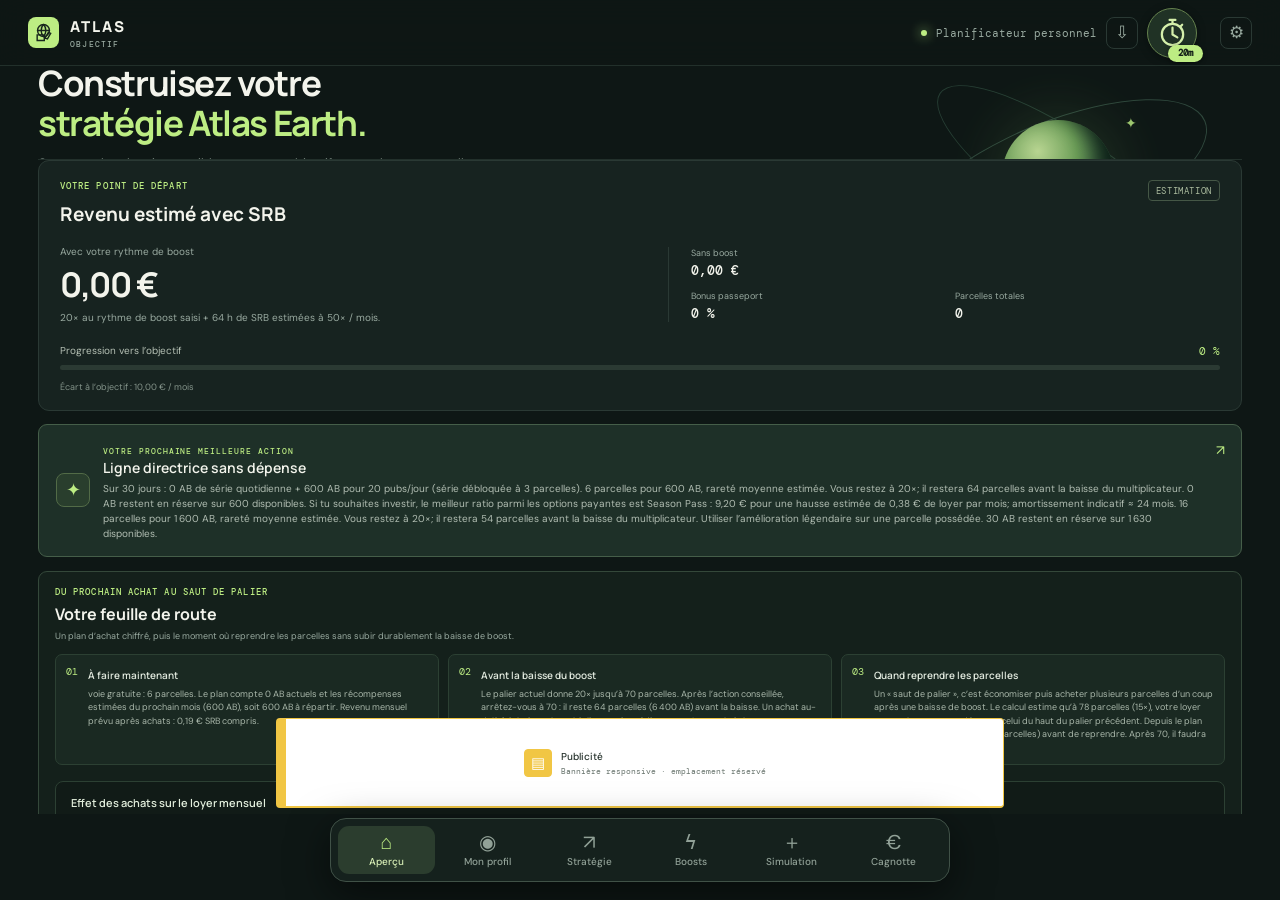
==== index.html @ 9293ab66 "Fix screenshot OCR data and game counts" ====
<!doctype html>
<html lang="fr">
<head>
<meta charset="utf-8"><meta name="viewport" content="width=device-width,initial-scale=1,viewport-fit=cover"><meta name="theme-color" content="#101a18"><meta name="description" content="Atlas Objectif : planifiez votre progression dans Atlas Earth."><meta name="mobile-web-app-capable" content="yes"><meta name="apple-mobile-web-app-capable" content="yes"><meta name="apple-mobile-web-app-status-bar-style" content="black"><link rel="manifest" href="manifest.webmanifest"><link rel="icon" href="icon.svg" type="image/svg+xml"><link rel="apple-touch-icon" href="icon-192.png">
<title>Atlas Objectif — Stratégie Atlas Earth</title><link rel="stylesheet" href="styles.css?v=20261025-1">
</head>
<body>
<header class="topbar"><a class="brand" href="#"><span class="brandmark" aria-hidden="true"><svg viewBox="0 0 24 24"><circle cx="12" cy="9.5" r="7.5"/><path d="M4.5 9.5h15M12 2c-4 4-4 11 0 15M12 2c4 4 4 11 0 15M4 15h9v7H4zM18 12l3 1-4 7-3-1z"/></svg></span><span>ATLAS <small>OBJECTIF</small></span></a><div class="top-right"><span class="live-dot"></span> Planificateur personnel <button id="installAppButton" class="icon-button install-button" type="button" aria-label="Installer l’application" title="Installer l’application">⇩</button><button id="adReminderButton" class="timer-button" type="button" title="Rappel pub disponible dans 20 minutes" aria-label="Démarrer le rappel de publicité Atlas Earth, 20 minutes"><svg class="timer-icon" viewBox="0 0 32 32" aria-hidden="true" focusable="false"><circle cx="16" cy="18" r="11"/><path d="M13 3h6M16 3v4M24 10l2-2M16 11v7l5 3"/></svg></button><span id="adReminderStatus" class="sr-only" role="status" aria-live="polite">Le rappel démarre uniquement quand vous appuyez sur le bouton.</span><button class="icon-button" id="settingsOpen" aria-label="Paramètres">⚙</button></div></header>
<main>
<section class="page-view" data-page="accueil"><section class="hero"><div class="hero-copy"><p class="eyebrow">VOTRE PROCHAINE DÉCISION, PLUS CLAIRE</p><h1>Construisez votre<br><em>stratégie Atlas Earth.</em></h1><p class="lede">Comparez les chemins possibles vers votre objectif mensuel et voyez quelle action a le plus de sens aujourd’hui.</p></div><div class="hero-mark"><div class="orbit orbit-one"></div><div class="orbit orbit-two"></div><div class="planet"><span>AE</span></div><span class="star s1">✦</span><span class="star s2">✦</span></div></section></section>
<section class="workspace">
<aside class="panel inputs" data-page="profil"><div class="panel-head"><div><p class="eyebrow">POINT DE DÉPART</p><h2>Votre situation</h2></div><span class="step">01</span></div>
<div class="field-group"><label>Vos parcelles <span class="help" title="Indiquez le nombre de parcelles possédées pour chaque rareté.">i</span></label><div class="parcel-grid"><label class="parcel-field"><span><i class="rarity common"></i>Communes</span><input id="common" type="number" min="0" value="0"></label><label class="parcel-field"><span><i class="rarity rare"></i>Rares</span><input id="rare" type="number" min="0" value="0"></label><label class="parcel-field"><span><i class="rarity epic"></i>Épiques</span><input id="epic" type="number" min="0" value="0"></label><label class="parcel-field"><span><i class="rarity legendary"></i>Légendaires</span><input id="legendary" type="number" min="0" value="0"></label></div></div>
<div class="field-row"><div class="field-group"><label for="badges">Badges de passeport</label><input id="badges" class="text-input" type="number" min="0" value="0"></div><div class="field-group"><label for="ab">Atlas Bucks en réserve</label><input id="ab" class="text-input" type="number" min="0" value="0"></div></div>
<div class="field-row"><div class="field-group"><label for="boostHours">Boost publicitaire habituel</label><div class="input-suffix"><input id="boostHours" class="text-input" type="number" min="0" max="24" step="1" value="6"><span>h / jour</span></div><small>Heures réellement maintenues en regardant les pubs de boost.</small></div><div class="field-group"><label for="srbHours">Super Rent Boost / mois</label><div class="input-suffix"><input id="srbHours" class="text-input" type="number" min="0" max="720" step="1" value="64"><span>h / mois</span></div><small>Base de calcul : 2 événements de 32 h à 50×.</small></div></div>
<div class="divider"></div><div class="panel-head goal-head"><div><p class="eyebrow">VOTRE CAP</p><h2>Mon objectif</h2></div><span class="step">02</span></div>
<div class="field-group"><label for="target">Revenu mensuel souhaité</label><div class="input-suffix"><input id="target" class="text-input" type="number" min="0.01" step="0.5" value="10"><span>€</span></div><small id="goalSuggestion">Un nouvel objectif sera suggéré quand vous approcherez de celui-ci.</small><small class="profile-storage-note">Profil mémorisé sur cet appareil et restauré à la prochaine visite.</small></div>
<section class="ocr-import panel" aria-labelledby="ocrTitle"><div class="ocr-heading"><span class="ocr-icon" aria-hidden="true">▧</span><div><p class="eyebrow">IMPORT RAPIDE</p><h3 id="ocrTitle">Remplir depuis une capture</h3></div></div><p class="ocr-intro">Choisis la capture de tes parcelles ou de ton passeport. Les libellés français et anglais sont reconnus. Les valeurs détectées, ainsi que le total s’il est visible, seront vérifiées avant modification du profil.</p><div class="ocr-upload-grid"><label class="ocr-upload" for="parcelScreenshot"><span aria-hidden="true">▦</span><b>Capture des parcelles</b><small>Raretés et quantités possédées</small><input id="parcelScreenshot" type="file" accept="image/*"></label><label class="ocr-upload" for="badgeScreenshot"><span aria-hidden="true">◇</span><b>Capture des badges</b><small>Nombre de badges du passeport</small><input id="badgeScreenshot" type="file" accept="image/*"></label></div><p id="ocrStatus" class="ocr-status" role="status" aria-live="polite">Lecture effectuée sur cet appareil. La capture n’est pas envoyée à un serveur.</p><section id="ocrReview" class="ocr-review" hidden><h4>Vérifie les valeurs avant application</h4><p id="ocrReviewNote">Les champs non reconnus conserveront les valeurs actuelles.</p><div id="ocrDetectedValues" class="ocr-detected-values"></div><div class="ocr-review-actions"><button id="applyOcrValues" class="primary-button" type="button">Appliquer au profil</button><button id="cancelOcrReview" class="text-button" type="button">Annuler</button></div></section></section>


</aside>
<section class="results"><section class="page-view" data-page="accueil"><div class="panel current"><div class="current-top"><div><p class="eyebrow">VOTRE POINT DE DÉPART</p><h2>Revenu estimé avec SRB</h2></div><span class="estimate-tag">ESTIMATION</span></div><div class="income-grid"><div class="income-main"><span class="income-label">Avec votre rythme de boost</span><strong id="monthlyIncome">0,00 €<small>/mois</small></strong><span id="incomeExplain" class="muted">Saisissez vos parcelles pour calculer.</span></div><div class="income-secondary"><div><span>Sans boost</span><b id="baseIncome">0,00 €<small>/mois</small></b></div><div><span>Bonus passeport</span><b id="passportBonus">0 %</b></div><div><span>Parcelles totales</span><b id="totalParcels">0</b></div></div></div><div class="progress-wrap"><div class="progress-caption"><span>Progression vers l’objectif</span><b id="progressLabel">0 %</b></div><div class="progress-track"><span id="progressBar"></span></div><small id="gapLabel">Écart à l’objectif : 10,00 € / mois</small></div></div>
<div class="recommendation" id="recommendation"><div class="rec-icon">✦</div><div><span class="eyebrow">VOTRE PROCHAINE MEILLEURE ACTION</span><h3 id="recTitle">Entrez votre situation pour commencer</h3><p id="recText">Nous comparerons les paliers de parcelles et de passeport, puis nous expliquerons le choix recommandé.</p></div><span class="rec-arrow">↗</span></div>
<section class="roadmap-panel"><div class="roadmap-heading"><p class="eyebrow">DU PROCHAIN ACHAT AU SAUT DE PALIER</p><h2>Votre feuille de route</h2><p>Un plan d’achat chiffré, puis le moment où reprendre les parcelles sans subir durablement la baisse de boost.</p></div><div class="roadmap-steps"><article><span class="roadmap-number">01</span><b>À faire maintenant</b><p id="roadmapNow">Renseignez votre profil pour calculer votre prochaine action.</p></article><article><span class="roadmap-number">02</span><b>Avant la baisse du boost</b><p id="roadmapCap">Nous calculerons la dernière parcelle du palier en cours.</p></article><article><span class="roadmap-number">03</span><b>Quand reprendre les parcelles</b><p id="roadmapJump">Nous calculerons le nombre d’AB à garder avant un saut rentable.</p></article></div><figure class="progress-chart"><figcaption><b>Effet des achats sur le loyer mensuel</b><span>Le trait vertical indique votre nombre actuel de parcelles. Les marches montrent les changements de boost.</span></figcaption><svg id="tierChart" viewBox="0 0 720 250" role="img" aria-label="Graphique du revenu mensuel estimé selon le nombre de parcelles"></svg></figure></section></section>
<section class="page-view" data-page="strategie"><div class="strategy-heading"><div><p class="eyebrow">QUATRE PARCOURS DE PROGRESSION</p><h2>Comparez les stratégies</h2></div><button class="text-button" id="detailsToggle">Comment c’est calculé <span>↗</span></button></div>
<div class="strategy-cards">
<article class="strategy-card" id="card-free"><div class="recommend-label">OPTION GRATUITE</div><div class="card-top"><span class="strategy-icon free-icon">↗</span><span class="card-kicker">SANS INVESTIR</span></div><h3>La voie gratuite</h3><p id="freePlan">Renseignez votre situation pour recevoir votre prochaine action.</p><div class="strategy-how"><b>Pour avancer sans payer</b><p>Utilisez le rappel après chaque pub AB terminée, gardez vos AB jusqu’au prochain achat conseillé et suivez les étapes de la feuille de route.</p></div><div class="metric-row"><span>Ligne d’action</span><b id="freeAction">—</b></div><div class="metric-row"><span>AB restant</span><b id="freeLeft">—</b></div><div class="metric-row"><span>Revenu mensuel</span><b id="freeIncome">—</b></div><div class="card-footer" id="freeFoot">Avancer avec les AB disponibles sans casser un palier</div></article>
<article class="strategy-card" id="card-premium"><div class="recommend-label">MEILLEUR PAYANT</div><div class="card-top"><span class="strategy-icon balanced-icon">◈</span><span class="card-kicker">SEASON PASS · 1 MOIS</span></div><h3>Défis Premium</h3><p id="premiumPlan">Projection automatique des récompenses gratuites et Premium.</p><div class="strategy-how"><b>Pour rentabiliser le Season Pass</b><p id="premiumHow">Prix de référence : 9,99 $/mois récurrent pour le pass du mois suivant, ou 14,99 $ en achat unique pour le mois en cours; corrigez le coût dans les paramètres selon votre prix local. Achetez depuis le web, cumulez 1 600 points de défis, puis réclamez chaque récompense Premium. Terminez les 1 600 points et réclamez chaque palier : hypothèse de 1 030 AB Premium et une amélioration légendaire complète, à confirmer selon la saison affichée en jeu.</p></div><div class="metric-row"><span>Coût du mois</span><b id="premiumCost">—</b></div><div class="metric-row"><span>Répartition conseillée</span><b id="premiumAction">—</b></div><div class="metric-row"><span>AB non dépensés</span><b id="premiumLeft">—</b></div><div class="metric-row"><span>Revenu mensuel après</span><b id="premiumIncome">—</b></div><div class="metric-row"><span>Amortissement</span><b id="premiumPayback">—</b></div><div class="card-footer" id="premiumFoot">Récompenses variables; le calcul choisit badges, parcelles ou réserve.</div></article>
<article class="strategy-card" id="card-club"><div class="recommend-label">MEILLEUR PAYANT</div><div class="card-top"><span class="strategy-icon fast-icon">⚡</span><span class="card-kicker">EXPLORER CLUB · 1 MOIS</span></div><h3>Récompenses Explorateur</h3><p id="clubPlan">Le Club exige 5 badges avant l’adhésion.</p><div class="strategy-how"><b>Pour rentabiliser l’Explorer Club</b><p id="clubHow">Prix de référence : 49,99 $/mois, converti au prix local. Atteignez 5 badges puis souscrivez sur le web. Connectez-vous et réclamez les récompenses chaque jour pendant 30 jours (projection de 3 545 AB sur les deux pistes de connexion), faites les 7 tours quotidiens. Les 8 h de réserve servent à espacer les pubs de boost; elles ne génèrent pas 8 h de boost automatiquement.</p></div><div class="metric-row"><span>Coût du mois</span><b id="clubCost">—</b></div><div class="metric-row"><span>Répartition conseillée</span><b id="clubAction">—</b></div><div class="metric-row"><span>Revenu mensuel après</span><b id="clubIncome">—</b></div><div class="metric-row"><span>Amortissement</span><b id="clubPayback">—</b></div><div class="card-footer" id="clubFoot">Projection haute des AB; les récompenses quotidiennes ne sont pas garanties.</div></article>
<article class="strategy-card" id="card-both"><div class="recommend-label">MEILLEUR PAYANT</div><div class="card-top"><span class="strategy-icon balanced-icon">✦</span><span class="card-kicker">LES DEUX · 1 MOIS</span></div><h3>Combiner les abonnements</h3><p id="bothPlan">Compare les deux abonnements et répartit les AB ensemble.</p><div class="strategy-how"><b>Pour profiter des deux</b><p id="bothHow">Les offres sont séparées. Le Club exige 5 badges avant de souscrire; choisissez le Season Pass avant le début de saison pour payer le tarif récurrent. Terminez 1 600 points et réclamez les bonus Club tous les jours; utilisez 7 tours quotidiens et gardez des boosts empilés jusqu’à 8 h.</p></div><div class="metric-row"><span>Coût total</span><b id="bothCost">—</b></div><div class="metric-row"><span>Répartition conseillée</span><b id="bothAction">—</b></div><div class="metric-row"><span>Revenu mensuel après</span><b id="bothIncome">—</b></div><div class="metric-row"><span>Amortissement</span><b id="bothPayback">—</b></div><div class="card-footer" id="bothFoot">À comparer au coût et aux actions réellement possibles ce mois-ci.</div></article>
</div>
<section class="ab-yield panel"><div class="boost-heading"><div><p class="eyebrow">ATLAS BUCKS SUR 30 JOURS</p><h2>Ce que chaque rythme peut rapporter</h2><p>Projection pour un joueur en France qui réclame les bonus tous les jours.</p></div></div><div class="boost-table-wrap"><table class="boost-table"><thead><tr><th>Parcours</th><th>Série quotidienne</th><th>Pubs AB · 20/jour</th><th>Récompense abonnement</th><th>Total estimé</th></tr></thead><tbody id="abYieldTable"></tbody></table></div><small>En France, une pub AB rapporte 1 AB; 20 par jour font 600 AB/mois. Bonus de série accessibles à partir de 3 parcelles. Séries : gratuit 110 AB/30 j; Club 3 545 AB cumulés sur 30 jours (pistes gratuite + Club). Season Pass : repère 1 030 AB premium sur une saison entièrement terminée. Les récompenses réelles changent; l’amélioration légendaire n’est pas comptée comme AB.</small><aside class="referral-note"><b>Parrainage : vérifiez sa disponibilité dans le jeu</b><p>La capture de Parrainage.co annonce historiquement 200 AB pour le nouveau joueur et 100 AB pour le parrain, avec un code à saisir avant l’achat de la deuxième parcelle après le tutoriel. Le centre d’aide officiel indique toutefois qu’Atlas Earth ne propose actuellement pas de fonctionnalité de parrainage. Ces AB ne sont donc pas inclus dans les stratégies; ne les comptez que si l’option apparaît dans votre application.</p><a href="https://atlasreality.helpshift.com/hc/en/3-atlas-earth/faq/485-how-do-i-refer-a-friend-and-earn-referral-rewards/" target="_blank" rel="noreferrer">État du parrainage dans l’aide officielle ↗</a> <a href="https://www.parrainage.co/site/atlas-earth" target="_blank" rel="noreferrer">Page citée par la capture ↗</a></aside></section></section>
<section class="page-view" data-page="boosts"><div class="scenario-row"><div class="scenario-intro"><span class="scenario-icon">◉</span><div><b>Comparez votre rythme de boost</b><small>Le SRB mensuel est ajouté à chaque scénario.</small></div></div><div class="scenario-pills"><button class="scenario-pill" data-scenario="prudent">Prudent · 2 h/j</button><button class="scenario-pill active" data-scenario="habituel">Habituel · votre saisie</button><button class="scenario-pill" data-scenario="optimise">Intensif · 20 h/j</button></div></div>
<section class="boost-panel panel"><div class="boost-heading"><div><p class="eyebrow">REPÈRES DE PALIER</p><h2>Tableau des boosts</h2><p>Valeurs France/Europe affichées par l’aide officielle; votre rang actuel est mis en évidence.</p></div></div><div class="boost-table-wrap"><table class="boost-table"><thead><tr><th>Parcelles</th><th>Boost</th><th>Loyer au repère du palier*</th><th id="boostSrbHeader">Avec SRB 64 h*</th><th>Parcelles pour retrouver le loyer précédent**</th></tr></thead><tbody id="boostTable"></tbody></table></div><small>Projection mensuelle avec votre répartition connue (ou moyenne 50/30/15/5), vos badges, heures de boost et SRB. **Seuil où le loyer estimé redevient au moins égal au meilleur loyer du palier précédent.</small></section>
<div class="assumptions" id="assumptions"><b>Hypothèses de calcul</b><p id="assumptionText">Les montants sont estimés à partir des taux de base officiels, du multiplicateur sélectionné et du bonus passeport. Le SRB est ajouté au revenu estimé principal.</p><div class="assumption-details"><div><span>Revenu mensuel avec SRB</span><b id="srbIncome">0,00 € / mois</b></div><div><span>Palier actuel</span><b id="nextMilestone">—</b></div><div><span>Prochain changement de boost</span><b id="milestoneCost">—</b></div></div><small>Amortissement = coût d’un mois d’abonnement ÷ hausse de loyer mensuelle après réinvestissement des AB, avec l’abonnement ensuite arrêté. Le revenu SRB est une moyenne annualisée; les événements réels ont lieu à des dates et durées variables. La prévision suppose 64 h à 50× par mois, à modifier selon votre historique.</small></div></section>
</section></section>
<section class="page-view simulator-page" data-page="simulation">
<div class="simulation-intro"><p class="eyebrow">PROJECTION PERSONNELLE</p><h1>Et si je gagnais plus d’AB ?</h1><p>Ajoute les AB que tu penses obtenir le mois prochain. On les ajoute à ta réserve actuelle et on calcule ce qu’un achat de parcelles changerait pour ton loyer.</p></div>
<section class="panel simulation-input"><label for="simulationAb">AB supplémentaires prévus le mois prochain</label><div class="input-suffix"><input id="simulationAb" class="text-input" type="number" min="0" step="100" value="1000"><span>AB</span></div><small>Le calcul part de ta réserve actuelle et utilise le prix d’une parcelle réglé dans l’application.</small></section>
<section class="panel simulation-result" aria-live="polite"><div class="simulation-result-head"><div><p class="eyebrow">TON ACHAT POSSIBLE</p><h2 id="simulationParcels">—</h2></div><span class="simulation-badge">PARCELLES</span></div><div class="simulation-stats"><div><span>Réserve actuelle</span><b id="simulationReserve">—</b></div><div><span>AB ajoutés</span><b id="simulationAdded">—</b></div><div><span>Budget total</span><b id="simulationBudget">—</b></div><div><span>AB restants</span><b id="simulationLeft">—</b></div></div><div class="simulation-income"><div><span>Loyer estimé aujourd’hui</span><b id="simulationBefore">—</b></div><span class="simulation-arrow" aria-hidden="true">↓</span><div><span>Après l’achat des parcelles</span><b id="simulationAfter">—</b></div><strong id="simulationChange">—</strong></div><p class="simulation-tier" id="simulationTier">—</p><p class="simulation-note" id="simulationNote">Le calcul réutilise tes parcelles, badges, heures de boost et SRB enregistrés dans ton profil.</p></section>
<button class="text-button simulation-profile-link" id="simulationProfileLink" type="button">Ajuster les données de mon profil ↗</button>
</section>
<section class="page-view savings-page" data-page="cagnotte" hidden>
<div class="simulation-intro"><p class="eyebrow">SUIVI DE VOTRE PROGRESSION</p><h1>Ma cagnotte</h1><p>Note le solde au début et à la fin de chaque mois. L’application calcule ce que tu as gagné et compare ta progression d’un mois à l’autre.</p></div>
<section class="panel savings-form"><div class="savings-fields"><label for="savingsMonth">Mois suivi<input id="savingsMonth" class="text-input" type="month"></label><label for="savingsStart">Solde au début du mois<div class="input-suffix"><input id="savingsStart" type="number" min="0" step="0.01" value="0"><span>€</span></div></label><label for="savingsEnd">Solde à la fin du mois<div class="input-suffix"><input id="savingsEnd" type="number" min="0" step="0.01" placeholder="À renseigner en fin de mois"><span>€</span></div></label></div><small>Entre le solde total affiché dans Atlas Earth. Le mois suivant reprend automatiquement le dernier solde enregistré; tu peux le corriger si besoin.</small><button class="primary-button" id="saveSavingsMonth" type="button">Enregistrer le mois</button><p id="savingsStatus" class="savings-status" role="status" aria-live="polite"></p></section>
<section class="savings-summary"><article><span>Cagnotte totale enregistrée</span><b id="savingsTotal">0,00 €</b></article><article><span>Progression ce mois</span><b id="savingsThisMonth">—</b></article><article><span>Évolution vs mois précédent</span><b id="savingsChange">—</b></article></section>
<section class="panel savings-history"><h2>Historique mensuel</h2><p>La progression mensuelle correspond au solde de fin moins le solde de début. La comparaison mesure la différence de progression entre deux mois.</p><div class="boost-table-wrap"><table class="boost-table"><thead><tr><th>Mois</th><th>Début</th><th>Fin</th><th>Gagné ce mois</th><th>Évolution</th></tr></thead><tbody id="savingsHistory"><tr><td colspan="5">Aucun mois enregistré.</td></tr></tbody></table></div></section>
</section>
<footer><span>Atlas Objectif <span class="muted">· Outil indépendant, non affilié à Atlas Reality</span></span><button id="sourcesOpen">Sources & hypothèses ↗</button></footer>
</main>
<aside class="ad-banner-slot" aria-label="Emplacement réservé à une bannière publicitaire"><span class="ad-banner-mark" aria-hidden="true">▤</span><span><b>Publicité</b><small>Bannière responsive · emplacement réservé</small></span></aside>
<nav class="bottom-nav" aria-label="Navigation principale">
<button class="nav-item active" type="button" data-nav="accueil" aria-current="page"><span class="nav-icon" aria-hidden="true">⌂</span><span>Aperçu</span></button>
<button class="nav-item" type="button" data-nav="profil"><span class="nav-icon" aria-hidden="true">◉</span><span>Mon profil</span></button>
<button class="nav-item" type="button" data-nav="strategie"><span class="nav-icon" aria-hidden="true">↗</span><span>Stratégie</span></button>
<button class="nav-item" type="button" data-nav="boosts"><span class="nav-icon" aria-hidden="true">ϟ</span><span title="Boosts et gains">Boosts</span></button>
<button class="nav-item" type="button" data-nav="simulation"><span class="nav-icon" aria-hidden="true">＋</span><span>Simulation</span></button>
<button class="nav-item" type="button" data-nav="cagnotte"><span class="nav-icon" aria-hidden="true">€</span><span>Cagnotte</span></button>
</nav>
<div class="modal-backdrop" id="modal"><section class="modal"><button class="modal-close" id="modalClose">×</button><p class="eyebrow">RÉGLAGES</p><h2>Sources & paramètres</h2><p>Les chiffres évoluent et certains taux varient selon le pays. Modifiez les hypothèses ici pour que le calcul reflète votre jeu.</p><div class="settings-grid"><label>Prix d’une parcelle <span class="input-suffix"><input id="settingParcelCost" type="number" value="100" min="1"><span>AB</span></span></label><label>Prix d’un badge <span class="input-suffix"><input id="settingBadgeCost" type="number" value="200" min="1"><span>AB</span></span></label><label>Season Pass · prix en € <span class="input-suffix"><input id="settingSeasonCost" type="number" value="9.20" min="0" step="0.1"><span>€ / mois</span></span></label><label>Explorer Club · prix en € <span class="input-suffix"><input id="settingClubCost" type="number" value="46" min="0" step="0.1"><span>€ / mois</span></span></label></div><div class="source-list"><b>Sources officielles consultées</b><a href="https://atlasreality.helpshift.com/hc/fr/3-atlas-earth/faq/83-how-do-i-buy-a-badge/" target="_blank">Prix des badges et gains publicitaires par pays ↗</a><a href="https://atlasreality.helpshift.com/hc/en/3-atlas-earth/faq/30-how-do-i-buy-land/" target="_blank">Prix des parcelles ↗</a><a href="https://atlasreality.helpshift.com/hc/en/3-atlas-earth/faq/31-what-is-parcel-rarity-and-what-does-it-mean/" target="_blank">Taux de revenu par rareté ↗</a><a href="https://atlasreality.helpshift.com/hc/en/3-atlas-earth/faq/509-what-are-badges/" target="_blank">Paliers du passeport ↗</a><a href="https://atlasreality.helpshift.com/hc/en/3-atlas-earth/faq/89-what-is-a-super-rent-boost-event/" target="_blank">Événement Super Rent Boost ↗</a><a href="https://atlasreality.helpshift.com/hc/en/3-atlas-earth/faq/39-why-do-ad-boosts-change-and-how-do-i-see-my-current-boost-rate/" target="_blank">Tableau officiel des boosts par pays ↗</a><a href="https://atlasreality.helpshift.com/hc/en/3-atlas-earth/faq/487-what-s-the-difference-between-the-season-pass-and-atlas-explorer-club-membership/" target="_blank">Season Pass et Explorer Club ↗</a><a href="https://atlasreality.helpshift.com/hc/en/3-atlas-earth/faq/102-how-can-i-join-atlas-explorer-club-aec-and-what-are-the-perks/" target="_blank">Avantages et seuil d’accès Explorer Club ↗</a><a href="https://atlasreality.helpshift.com/hc/en/3-atlas-earth/faq/43-how-do-i-redeem-cash-out-my-virtual-rent-for-real-world-currency-usd-cad-etc/" target="_blank">Seuil de retrait du loyer ↗</a><a href="https://www.itatlas.it/atlas-earth-italia-salti-di-livello/" target="_blank">Tableau communautaire des paliers France/Europe ↗</a></div><p class="settings-note">Les prix sont indicatifs et réglables. Le repère de 1 030 AB Season Pass varie selon la saison et suppose la piste entièrement terminée. Le Club suppose 30 jours consécutifs de connexion et de récompenses réclamées; son accès nécessite 5 badges. Les conversions en euros sont indicatives.</p><button class="primary-button" id="saveSettings">Appliquer les paramètres</button></section></div>
<script src="app.js?v=20261025-4"></script>
</body></html>
---- styles.css ----
@import url('https://fonts.googleapis.com/css2?family=DM+Mono:wght@400;500&family=DM+Sans:wght@400;500;600;700&family=Manrope:wght@400;500;600;700;800&display=swap');
:root{--bg:#0e1715;--panel:#172320;--panel2:#1a2925;--line:#2a3934;--text:#f3f4ec;--muted:#99aaa0;--green:#bded83;--green2:#91d267;--yellow:#edc66b;--mono:'DM Mono',monospace;--sans:'DM Sans',sans-serif;--display:'Manrope',sans-serif}*{box-sizing:border-box}body{margin:0;background:var(--bg);color:var(--text);font-family:var(--sans);font-size:14px}.topbar{height:66px;border-bottom:1px solid #22302b;display:flex;align-items:center;justify-content:space-between;padding:0 max(calc((100vw - 1260px)/2),28px)}.brand{display:flex;align-items:center;gap:11px;color:var(--text);font:800 15px var(--display);letter-spacing:.13em;text-decoration:none}.brand small{display:block;font:500 8px var(--mono);color:var(--muted);letter-spacing:.15em;margin-top:2px}.brandmark{display:grid;place-items:center;width:31px;height:31px;border-radius:8px;background:var(--green);color:#17251c;font:800 18px var(--display)}.top-right{color:var(--muted);font:11px var(--mono);display:flex;gap:9px;align-items:center}.live-dot{width:6px;height:6px;border-radius:50%;background:var(--green);box-shadow:0 0 12px #bdf086}.icon-button,.modal-close{background:none;border:1px solid var(--line);color:var(--muted);border-radius:8px;width:32px;height:32px;cursor:pointer;font-size:17px;margin-left:14px}main{max-width:1260px;margin:auto;padding:0 28px}.hero{height:222px;display:flex;align-items:center;justify-content:space-between;position:relative;overflow:hidden;border-bottom:1px solid #22302b}.hero-copy{position:relative;z-index:2;padding-top:4px}.eyebrow{font:500 9px var(--mono);letter-spacing:.12em;color:var(--green);margin:0 0 9px}.hero h1{font:700 35px/1.17 var(--display);letter-spacing:-1.4px;margin:0}.hero h1 em{font-style:normal;color:var(--green)}.lede{margin:11px 0 0;color:var(--muted);font-size:12px;max-width:460px}.hero-mark{width:390px;height:220px;position:absolute;right:10px;top:0;opacity:.82}.orbit{position:absolute;border:1px solid #365245;border-radius:50%;width:320px;height:120px;right:15px;top:55px;transform:rotate(-22deg)}.orbit-two{width:300px;height:90px;top:66px;right:18px;transform:rotate(34deg);border-color:#2b463a}.planet{position:absolute;width:112px;height:112px;right:118px;top:54px;border-radius:50%;background:radial-gradient(circle at 32% 28%,#deffad,#81bc67 35%,#315c46 72%,#20392f);box-shadow:0 0 64px #a1e07b33,inset -16px -12px 21px #0c2016}.planet span{display:grid;place-items:center;height:100%;font:700 18px var(--display);color:#173224;opacity:.6}.star{position:absolute;color:var(--green)}.s1{top:48px;right:95px}.s2{top:148px;right:296px;font-size:9px}.workspace{display:grid;grid-template-columns:350px 1fr;gap:24px;padding:25px 0 35px}.panel{background:var(--panel);border:1px solid var(--line);border-radius:11px}.inputs{padding:20px;height:fit-content}.panel-head{display:flex;justify-content:space-between;align-items:flex-start}.panel-head h2,.strategy-heading h2,.modal h2{font:700 20px var(--display);letter-spacing:-.5px;margin:0}.step{font:11px var(--mono);color:#667970}.field-group{min-width:0}.inputs>.field-group{margin-top:20px}.field-group label{display:block;color:#dce3d8;font-size:11px;font-weight:600;margin-bottom:8px}.help{display:inline-grid;place-items:center;border:1px solid #64796a;color:#9fb59f;border-radius:50%;font:10px var(--sans);width:14px;height:14px;cursor:help;margin-left:3px}.parcel-grid{display:grid;grid-template-columns:1fr 1fr;gap:7px}.parcel-field{height:36px;padding:0 8px;border:1px solid var(--line);border-radius:6px;display:flex!important;align-items:center;justify-content:space-between;margin:0!important;background:#111b18;color:var(--muted)!important;font-size:10px!important;font-weight:400!important}.parcel-field span{display:flex;align-items:center;gap:6px}.parcel-field input{width:42px;text-align:right;border:0;background:transparent;color:var(--text);font:12px var(--mono);outline:0}.rarity{width:7px;height:7px;border-radius:50%}.common{background:#9eaba4}.rare{background:#61c5e8}.epic{background:#bc83ec}.legendary{background:#edc75b}.field-row{display:grid;grid-template-columns:1fr 1fr;gap:11px;margin-top:15px}.text-input{width:100%;height:36px;background:#111b18;border:1px solid var(--line);border-radius:6px;color:var(--text);padding:0 10px;font:12px var(--mono);outline:none}.text-input:focus,.input-suffix:focus-within{border-color:#9aca70}.input-suffix{display:flex;align-items:center;border:1px solid var(--line);border-radius:6px;background:#111b18;height:36px;padding-right:9px;color:#86978e;font:10px var(--mono)}.input-suffix input{height:34px;border:0;background:transparent}.input-suffix>span{white-space:nowrap}.optional{font-size:9px;color:#6d7e75;font-weight:400}.divider{height:1px;background:var(--line);margin:22px 0 20px}.goal-head{margin-bottom:18px}.goal-head .eyebrow{margin-bottom:7px}.country-row{display:flex;align-items:center;gap:9px;border:1px solid var(--line);border-radius:7px;background:#121d19;padding:10px;margin-top:17px}.country-icon{color:var(--green);font-size:17px}.country-row div{min-width:118px}.country-row b{font-size:10px;display:block}.country-row small{font-size:9px;color:var(--muted);display:block;margin-top:3px}.country-row select{margin-left:auto;width:130px;color:#dfe7dc;background:#1b2a24;border:1px solid var(--line);border-radius:5px;padding:7px 4px;font-size:9px}.results{min-width:0}.current{padding:19px 21px 16px}.current-top{display:flex;justify-content:space-between}.current h2{font:700 19px var(--display);margin:0}.estimate-tag{height:21px;border:1px solid #455746;border-radius:4px;padding:4px 7px;color:#acbc9f;font:9px var(--mono);letter-spacing:.07em}.income-grid{display:grid;grid-template-columns:1.1fr 1fr;align-items:center;margin-top:18px}.income-label{display:block;color:var(--muted);font-size:10px}.income-main strong{font:700 34px var(--display);letter-spacing:-1.5px;display:block;margin-top:3px}.income-main strong small,.income-secondary b small{font:500 11px var(--sans);letter-spacing:0;color:#a6b2a7;margin-left:4px}.muted{color:var(--muted)}.income-main>.muted{font-size:10px}.income-secondary{border-left:1px solid var(--line);padding-left:22px;display:grid;grid-template-columns:1fr 1fr;row-gap:11px}.income-secondary div:first-child{grid-column:1/-1}.income-secondary span{color:var(--muted);display:block;font-size:9px}.income-secondary b{font:500 13px var(--mono);display:block;margin-top:3px}.progress-wrap{margin-top:19px}.progress-caption{display:flex;justify-content:space-between;font-size:10px;color:#b6c1b5}.progress-caption b{font:11px var(--mono);color:var(--green)}.progress-track{height:5px;background:#2b3a33;border-radius:5px;margin:7px 0 6px;overflow:hidden}.progress-track span{display:block;height:100%;width:0;background:linear-gradient(90deg,#92d766,#d1ef8d);border-radius:5px;transition:width .25s}.progress-wrap>small{color:#839389;font-size:9px}.recommendation{margin-top:13px;background:#1e3028;border:1px solid #455e49;border-radius:9px;padding:15px 17px;display:flex;align-items:center;gap:13px;position:relative}.rec-icon{width:34px;height:34px;display:grid;place-items:center;background:#293e2d;border:1px solid #526b47;border-radius:8px;color:var(--green);font-size:18px;flex:none}.recommendation .eyebrow{font-size:8px;margin-bottom:5px}.recommendation h3{font:600 14px var(--display);margin:0}.recommendation p{font-size:10px;color:#b1bdb2;margin:4px 24px 0 0;line-height:1.5}.rec-arrow{position:absolute;right:16px;top:16px;color:var(--green)}.strategy-heading{display:flex;justify-content:space-between;align-items:end;margin:22px 0 12px}.strategy-heading .eyebrow{margin-bottom:5px}.strategy-heading h2{font-size:18px}.text-button{border:0;background:transparent;color:#a9b8ac;font:10px var(--sans);cursor:pointer}.text-button span{color:var(--green);margin-left:5px}.strategy-cards{display:grid;grid-template-columns:repeat(3,minmax(0,1fr));gap:10px}.strategy-card{position:relative;border:1px solid var(--line);border-radius:9px;background:#16211e;padding:13px 13px 0;min-height:208px;overflow:hidden}.strategy-card.featured{border-color:#688252;background:#1b2a21}.card-top{display:flex;align-items:center;gap:8px}.strategy-icon{width:26px;height:26px;border-radius:7px;display:grid;place-items:center;font-size:14px}.free-icon{background:#203229;color:#a7d58a}.balanced-icon{background:#2b3927;color:#d5e986}.fast-icon{background:#362e20;color:#e8bd6f}.card-kicker{font:8px var(--mono);color:#9caa9e;letter-spacing:.04em}.strategy-card h3{font:600 14px var(--display);margin:10px 0 3px}.strategy-card>p{font-size:9px;color:#9ba99e;line-height:1.45;margin:0 0 10px;min-height:27px}.metric-row{display:flex;justify-content:space-between;gap:5px;padding:5px 0;border-top:1px solid #2b3933;font-size:8px;color:#a0ada2}.metric-row b{font:10px var(--mono);color:#e0e8dc;text-align:right}.card-footer{margin:9px -13px 0;padding:8px 13px;background:#121c18;color:#829188;font-size:8px}.featured .card-footer{background:#202e24}.recommend-label{position:absolute;right:0;top:0;background:#adce79;color:#17221a;padding:4px 7px;font:8px var(--mono);border-bottom-left-radius:6px}.scenario-row{display:flex;justify-content:space-between;align-items:center;margin-top:14px;border:1px solid var(--line);border-radius:8px;background:#141f1b;padding:10px 12px}.scenario-intro{display:flex;gap:9px;align-items:center}.scenario-icon{color:#bfde85;font-size:16px}.scenario-intro b{display:block;font-size:10px}.scenario-intro small{display:block;color:var(--muted);font-size:9px;margin-top:2px}.scenario-pills{display:flex;gap:4px;background:#0d1713;padding:3px;border-radius:6px}.scenario-pill{border:0;background:transparent;color:#84948a;font:9px var(--sans);padding:6px 9px;border-radius:4px;cursor:pointer}.scenario-pill.active{background:#304033;color:#d4e9a1}.assumptions{padding:14px 2px;color:#99a89d}.assumptions>b{font:10px var(--display);color:#d8e1d5}.assumptions p{font-size:9px;line-height:1.5;margin:5px 0 10px}.assumption-details{display:grid;grid-template-columns:repeat(3,1fr);border-top:1px solid var(--line);border-bottom:1px solid var(--line);padding:8px 0;margin-bottom:7px}.assumption-details div{padding-left:10px;border-left:1px solid var(--line)}.assumption-details div:first-child{padding-left:0;border:0}.assumption-details span{display:block;font-size:8px;color:#819187}.assumption-details b{display:block;font:10px var(--mono);color:#dae5d8;margin-top:4px}.assumptions>small{font-size:8px;color:#738279}footer{border-top:1px solid #24312c;padding:15px 0 25px;display:flex;justify-content:space-between;color:#b5c0b5;font:9px var(--mono)}footer .muted{font-family:var(--sans);font-size:9px}footer button{border:0;background:none;color:#9baa9d;font:9px var(--sans);cursor:pointer}.modal-backdrop{display:none;position:fixed;inset:0;background:#050a08c9;z-index:10;align-items:center;justify-content:center;padding:20px}.modal-backdrop.open{display:flex}.modal{position:relative;background:#17231f;border:1px solid #3a4a41;border-radius:12px;width:min(560px,100%);max-height:90vh;overflow:auto;padding:26px}.modal-close{position:absolute;right:18px;top:18px;font-size:22px;margin:0}.modal h2{font-size:22px}.modal>p:not(.eyebrow){color:#a7b5aa;font-size:11px;line-height:1.55}.settings-grid{display:grid;grid-template-columns:1fr 1fr;gap:14px;margin:19px 0}.settings-grid label{font-size:10px;color:#cbd5c9}.settings-grid .input-suffix{margin-top:6px}.settings-grid input{color:#eef3e8;font:12px var(--mono);width:100%}.source-list{border-top:1px solid var(--line);padding-top:13px;display:grid;gap:8px}.source-list>b{font:10px var(--display);margin-bottom:2px}.source-list a{font-size:10px;color:#bfe18b;text-decoration:none}.settings-note{font-size:9px!important;color:#819188!important}.primary-button{background:var(--green);border:0;border-radius:6px;padding:10px 14px;font:600 11px var(--sans);color:#17241b;cursor:pointer}
@media(max-width:900px){.workspace{grid-template-columns:1fr}.inputs{display:grid;grid-template-columns:1fr 1fr;gap:0 20px}.inputs>.panel-head,.inputs>.divider,.goal-head,.country-row{grid-column:1/-1}.inputs>.field-group{margin-top:15px}.field-row{margin-top:15px}.hero-mark{right:-90px;opacity:.4}.strategy-card{min-height:220px}}@media(max-width:600px){.topbar{padding:0 16px}.top-right{font-size:0}.top-right .live-dot{font-size:initial}main{padding:0 15px}.hero{height:202px}.hero h1{font-size:28px}.lede{font-size:11px;max-width:310px}.hero-mark{right:-175px;opacity:.26}.workspace{padding-top:15px;gap:14px}.inputs{display:block;padding:16px}.inputs>.field-group{margin-top:17px}.field-row{margin-top:13px}.results{width:100%}.current{padding:15px}.income-grid{grid-template-columns:1fr}.income-main strong{font-size:31px}.income-secondary{border:0;border-top:1px solid var(--line);padding:10px 0 0;margin-top:11px}.strategy-cards{grid-template-columns:1fr}.strategy-card{min-height:0;padding-bottom:0}.strategy-card>p{min-height:0}.scenario-row{align-items:flex-start;gap:10px;flex-direction:column}.scenario-pills{width:100%}.scenario-pill{flex:1}.strategy-heading h2{font-size:16px}.text-button{font-size:9px}.recommendation{padding:13px}.recommendation p{margin-right:0}.rec-arrow{display:none}.assumption-details{grid-template-columns:1fr;gap:9px}.assumption-details div{padding-left:0;border:0}.settings-grid{grid-template-columns:1fr}.country-row select{width:120px}.country-row div{min-width:0}footer{gap:10px;font-size:8px}}

.check-label{grid-column:1/-1;display:flex;align-items:flex-start;gap:8px;line-height:1.4}.check-label input{width:auto;height:auto;margin:1px 0;accent-color:var(--green)}.scenario-pills{max-width:390px}.scenario-pill{white-space:nowrap}@media(max-width:600px){.scenario-pills{max-width:none;overflow-x:auto}.scenario-pill{font-size:8px;padding:6px 7px}.strategy-card{padding-bottom:0}}
.strategy-cards{grid-template-columns:repeat(4,minmax(0,1fr))}.strategy-card{min-height:256px}.strategy-card>p{min-height:48px}.metric-row{min-height:27px;align-items:center}.strategy-card.featured,.strategy-card{transition:border-color .2s,background .2s}.strategy-card.best-choice{border-color:var(--green);box-shadow:0 0 0 1px #bdec8333;background:#1e3027}.strategy-card.best-choice .recommend-label{display:block}.recommend-label{display:none}.strategy-card.best-choice .recommend-label{display:block}@media(max-width:1080px){.strategy-cards{grid-template-columns:repeat(2,minmax(0,1fr))}.strategy-card{min-height:225px}}@media(max-width:600px){.strategy-cards{grid-template-columns:1fr}.strategy-card{min-height:0}.strategy-card>p{min-height:0}}
.access-toggle{display:flex!important;align-items:flex-start;gap:8px;margin-top:12px;color:#aebbb0!important;font-size:10px!important;font-weight:400!important}.access-toggle input{accent-color:var(--green);margin:0}.inputs>.access-toggle{grid-column:1/-1}@media(max-width:900px){.inputs>.access-toggle{grid-column:1/-1}}
.season-input,.club-hours-input,.club-rewards-input{margin-top:14px}.season-input .input-suffix,.club-hours-input .input-suffix,.club-rewards-input .input-suffix{max-width:170px}.season-input input,.club-hours-input input,.club-rewards-input input{width:100%;height:34px;border:0;background:transparent;color:var(--text);padding:0 10px;font:12px var(--mono);outline:0}.season-input>small,.club-hours-input>small,.club-rewards-input>small{display:block;font-size:9px;color:var(--muted);line-height:1.4;margin-top:5px}.ad-reminder{margin-top:17px;padding:12px;border:1px solid #33483b;border-radius:8px;background:#121d18}.ad-reminder-top{display:flex;gap:9px;align-items:center}.ad-clock{font-size:20px;color:var(--green)}.ad-reminder-top b,.ad-reminder-top small{display:block}.ad-reminder-top b{font-size:10px}.ad-reminder-top small{font-size:9px;color:var(--muted);margin-top:3px;line-height:1.4}.ad-reminder-button{width:100%;margin-top:10px;border:1px solid #668453;background:#243628;color:#dcf2b4;border-radius:6px;padding:9px 10px;font:600 10px var(--sans);cursor:pointer}.ad-reminder-button:hover{background:#304832}.ad-reminder-status{font:10px var(--mono);color:#c2d5b4;margin:8px 0 4px}.ad-reminder-note{font-size:8px;color:#84948a;line-height:1.4}.ad-reminder.ready{border-color:var(--green);box-shadow:0 0 0 1px #bdec8333}.ad-reminder.ready .ad-reminder-status{color:var(--green)}.boost-panel{margin-top:16px;padding:15px 17px}.boost-heading{display:flex;align-items:flex-start;justify-content:space-between;gap:12px}.boost-heading h2{font:700 17px var(--display);margin:0}.boost-heading p:not(.eyebrow){font-size:9px;color:var(--muted);margin:5px 0 0}.boost-heading a{font-size:9px;color:var(--green);text-decoration:none;white-space:nowrap;margin-top:7px}.boost-table-wrap{overflow-x:auto;margin:13px -2px 8px}.boost-table{width:100%;border-collapse:collapse;min-width:650px;font-size:9px}.boost-table th{text-align:left;color:#94a69a;font-weight:500;padding:8px 7px;border-bottom:1px solid #44544a;white-space:nowrap}.boost-table td{padding:8px 7px;border-bottom:1px solid #2b3933;color:#c9d3c8;white-space:nowrap}.boost-table tbody tr.active-tier{background:#273b2b;box-shadow:inset 3px 0 var(--green)}.boost-table tbody tr.active-tier td{color:#e3f2d1}.boost-table tbody tr.active-tier td:nth-child(2){color:var(--green);font-weight:700}.boost-panel>small{font-size:8px;color:#84948a;line-height:1.45;display:block}
@media(max-width:600px){.boost-panel{padding:13px 11px}.boost-heading{display:block}.boost-heading a{display:inline-block;margin:8px 0 0}.boost-table{min-width:620px}.ad-reminder{margin-top:14px}}
.roadmap-panel{margin:14px 0 4px;padding:14px 16px;background:#14201b;border:1px solid #34483a;border-radius:9px}.roadmap-heading .eyebrow{margin-bottom:5px}.roadmap-heading h2{font:700 16px var(--display);margin:0}.roadmap-heading>p:last-child{font-size:9px;color:var(--muted);margin:5px 0 0}.roadmap-steps{display:grid;grid-template-columns:repeat(3,minmax(0,1fr));gap:9px;margin-top:12px}.roadmap-steps article{position:relative;min-width:0;padding:10px 10px 9px 32px;background:#1a2922;border:1px solid #2c4033;border-radius:7px}.roadmap-number{position:absolute;left:10px;top:10px;color:var(--green);font:10px var(--mono)}.roadmap-steps article>b{font:600 10px var(--display);color:#e1e9de}.roadmap-steps article>p{font-size:9px;line-height:1.5;color:#a9b7aa;margin:5px 0 0}.strategy-how{min-height:62px;padding:8px 9px;margin:0 0 9px;background:#1c2a23;border-left:2px solid #789454;border-radius:3px}.strategy-how>b{font:600 9px var(--display);color:#d9e6ce}.strategy-how>p{font-size:8px!important;line-height:1.45!important;color:#9eafa0!important;margin:4px 0 0!important;min-height:0!important}.strategy-card{min-height:340px}.strategy-card>p{min-height:48px}@media(max-width:1080px){.strategy-card{min-height:300px}.roadmap-steps{grid-template-columns:1fr}}@media(max-width:600px){.strategy-card{min-height:0}.roadmap-panel{padding:12px}.roadmap-steps{gap:7px}.strategy-how{min-height:0}}

.timer-button{position:relative;width:38px;height:38px;flex:0 0 38px;border:1px solid #65824e;border-radius:50%;background:#203225;color:#d5f0ab;font:22px/1 var(--sans);cursor:pointer;display:grid;place-items:center;box-shadow:0 2px 10px #0005}.timer-button:hover,.timer-button:focus-visible{background:#304731;outline:2px solid #bdec83;outline-offset:2px}.timer-button::after{content:attr(data-timer);position:absolute;right:-7px;bottom:-5px;min-width:22px;height:15px;padding:0 3px;border-radius:9px;background:#bdec83;color:#142018;font:700 8px/15px var(--mono);text-align:center;box-shadow:0 1px 4px #0008}.sr-only{position:absolute;width:1px;height:1px;padding:0;margin:-1px;overflow:hidden;clip:rect(0,0,0,0);white-space:nowrap;border:0}
.progress-chart{margin:16px 0 0;padding:13px 15px 8px;border:1px solid #2c4033;border-radius:8px;background:#111b17}.progress-chart figcaption{display:flex;flex-direction:column;gap:4px;margin-bottom:8px}.progress-chart figcaption b{font:600 11px var(--display);color:#e2eedc}.progress-chart figcaption span{font-size:9px;line-height:1.4;color:var(--muted)}.progress-chart svg{display:block;width:100%;height:auto;min-height:170px;overflow:visible}.ab-yield{margin:14px 0 0;padding:15px 17px}.ab-yield .boost-heading h2{font:700 17px var(--display);margin:0}.ab-yield .boost-heading p:not(.eyebrow){font-size:9px;color:var(--muted);margin:5px 0 0}.ab-yield>small{display:block;font-size:8px;line-height:1.45;color:#84948a}.region-note{font-size:9px;color:var(--muted)}
@media(max-width:620px){.timer-button{width:34px;height:34px;flex-basis:34px}.progress-chart{padding:10px}.progress-chart svg{min-height:140px}}

.topbar{position:sticky;top:0;z-index:50;background:#0e1715}.referral-note{margin-top:10px;padding:12px 14px;border:1px solid #5b5030;border-radius:7px;background:#211f16}.referral-note>b{font:600 10px var(--display);color:#f2d58b}.referral-note>p{font-size:9px;line-height:1.5;color:#d3cba9;margin:6px 0}.referral-note>a{font-size:9px;color:#c5df9b;text-decoration:none;margin-right:10px}

.install-button{margin-left:0;font-size:17px}.install-button[hidden]{display:none!important}
@media(max-width:600px){.topbar{height:62px;padding:0 11px}.top-right{gap:7px}.top-right .icon-button{margin-left:0;width:44px;height:44px;flex:0 0 44px}.top-right .timer-button{width:44px;height:44px;flex-basis:44px}.brand{gap:7px;font-size:12px}.brandmark{width:29px;height:29px}main{padding-left:12px;padding-right:12px}.text-input,.parcel-field input,.input-suffix input,.settings-grid input{font-size:16px!important}button,select{touch-action:manipulation}footer{padding-bottom:max(25px,env(safe-area-inset-bottom))}}
.brandmark svg{width:19px;height:19px;fill:none;stroke:#17251c;stroke-width:1.8;stroke-linecap:round}.brandmark svg .brand-dot{fill:#17251c;stroke:none}

/* Page navigation: each area is a focused view instead of one long dashboard. */
[hidden]{display:none!important}
.topbar{position:sticky;top:0;z-index:8;background:#0e1715ed;backdrop-filter:blur(14px)}
.workspace{display:block}
.inputs[data-page="profil"]{max-width:760px;margin:22px auto}
.page-view{min-width:0}
.bottom-nav{position:fixed;z-index:9;left:50%;bottom:max(12px,env(safe-area-inset-bottom));transform:translateX(-50%);width:min(620px,calc(100% - 32px));display:grid;grid-template-columns:repeat(4,minmax(0,1fr));gap:4px;padding:7px;background:#17231fee;border:1px solid #405147;border-radius:16px;box-shadow:0 12px 40px #0008;backdrop-filter:blur(18px)}
.nav-item{min-width:0;min-height:52px;padding:5px 3px;border:0;border-radius:11px;background:transparent;color:#91a197;display:flex;flex-direction:column;align-items:center;justify-content:center;gap:3px;font:500 10px var(--sans);cursor:pointer;touch-action:manipulation}
.nav-item:hover{color:#e8f1e4;background:#213129}
.nav-item.active{color:#d9f0b7;background:#2b3d2e}
.nav-icon{font:20px/1 var(--sans)}
.nav-item.active .nav-icon{color:var(--green)}
main{padding-bottom:92px}
footer{margin-bottom:8px}
@media(max-width:600px){.bottom-nav{bottom:max(8px,env(safe-area-inset-bottom));width:calc(100% - 20px);padding:6px}.nav-item{min-height:50px;font-size:9px}.nav-icon{font-size:19px}main{padding-bottom:86px}.inputs[data-page="profil"]{margin:14px 0}.topbar{height:60px}.top-right .timer-button{width:42px;height:42px;flex-basis:42px}}
@media(min-width:900px){.bottom-nav{bottom:18px}.nav-item{min-height:48px}main{padding-bottom:96px}}

/* App-like viewport: scrolling stays inside the selected page. */
html,body{height:100%;height:100dvh;overflow:hidden}
body{display:flex;flex-direction:column}
.topbar{width:100%;flex:0 0 auto}
main{width:min(1260px,100%);flex:1 1 auto;min-height:0;height:auto;margin:0 auto;padding:0 28px 86px;overflow:hidden;display:flex;flex-direction:column}
main>.page-view:not([hidden]),main>.inputs[data-page]:not([hidden]){display:block;flex:1 1 auto;min-height:0;overflow-y:auto;overscroll-behavior:contain;scrollbar-width:thin;scrollbar-color:#405147 transparent}
main>.page-view[data-page="accueil"]:not([hidden]){display:flex;flex-direction:column}
main>.page-view[data-page="accueil"]>.page-view{flex:1 1 auto;min-height:0;overflow-y:auto;overscroll-behavior:contain}
main>.inputs[data-page="profil"]{width:100%;max-width:760px;margin:18px auto;align-self:center}
main>.page-view[data-page="strategie"],main>.page-view[data-page="boosts"]{padding-top:18px}
main>footer{display:none}
@media(max-width:600px){main{padding:0 15px 78px}.inputs[data-page="profil"]{margin:12px auto}.topbar{flex:0 0 60px}}

/* Bottom navigation fills the handset edge, including the iOS safe area. */
@media(max-width:600px){
 .bottom-nav{left:0;right:0;bottom:0;transform:none;width:100%;max-width:none;min-height:calc(64px + env(safe-area-inset-bottom,0px));padding:6px 10px calc(6px + env(safe-area-inset-bottom,0px));gap:5px;border:0;border-top:1px solid #405147;border-radius:0;background:#17231f;box-shadow:0 -8px 24px #0009;backdrop-filter:none}
 .nav-item{min-height:50px}
 main{padding-bottom:0}
 main>.page-view:not([hidden]),main>.inputs[data-page]:not([hidden]){padding-bottom:calc(74px + env(safe-area-inset-bottom,0px));scroll-padding-bottom:calc(74px + env(safe-area-inset-bottom,0px))}
 main>.page-view[data-page="accueil"]:not([hidden]){padding-bottom:0}
 main>.page-view[data-page="accueil"]>.page-view{padding-bottom:calc(74px + env(safe-area-inset-bottom,0px))}
}
.profile-storage-note{display:block;margin-top:5px;color:#829487;font-size:9px}
.bottom-nav{grid-template-columns:repeat(5,minmax(0,1fr))}
.simulator-page{max-width:760px;margin:0 auto;padding:22px 0 18px}
.simulation-intro{margin-bottom:16px}
.simulation-intro h1{font:700 25px/1.2 var(--display);letter-spacing:-.7px;margin:0}
.simulation-intro>p:last-child{max-width:610px;color:var(--muted);font-size:12px;line-height:1.55;margin:8px 0 0}
.simulation-input{padding:15px 17px;margin-bottom:12px}
.simulation-input>label{display:block;margin-bottom:8px;font-size:12px;font-weight:700}
.simulation-input .input-suffix{max-width:220px}
.simulation-input input{font-size:16px!important}
.simulation-input>small{display:block;color:var(--muted);font-size:10px;line-height:1.4;margin-top:7px}
.simulation-result{padding:18px}
.simulation-result-head{display:flex;align-items:flex-start;justify-content:space-between}
.simulation-result-head .eyebrow{margin-bottom:6px}
.simulation-result-head h2{font:700 19px var(--display);margin:0}
.simulation-badge{padding:5px 7px;border:1px solid #425342;border-radius:5px;color:#bad894;font:9px var(--mono)}
.simulation-stats{display:grid;grid-template-columns:repeat(4,minmax(0,1fr));gap:8px;margin-top:15px}
.simulation-stats>div{padding:10px;background:#111b18;border-radius:7px}
.simulation-stats span,.simulation-income span{display:block;color:var(--muted);font-size:9px}
.simulation-stats b{display:block;margin-top:5px;font:600 12px var(--mono);color:#e4eddf}
.simulation-income{display:grid;grid-template-columns:1fr 28px 1fr;align-items:center;gap:8px;margin-top:13px;padding:13px 0;border-top:1px solid var(--line);border-bottom:1px solid var(--line)}
.simulation-income>div{min-width:0}
.simulation-income>div>b{display:block;margin-top:5px;font:700 17px var(--display);color:#e4eddf}
.simulation-arrow{font-size:17px;text-align:center;color:var(--green)}
.simulation-income>strong{grid-column:1/-1;color:var(--green);font:700 15px var(--display)}
.simulation-income>strong.negative{color:#f0a18f}
.simulation-tier{padding:10px 11px;margin:12px 0 0;border-left:3px solid var(--yellow);border-radius:4px;background:#28251a;color:#f0dda5;font-size:11px;line-height:1.5}
.simulation-note{color:var(--muted);font-size:9px;line-height:1.5;margin:10px 0 0}
.simulation-profile-link{margin-top:10px;padding:8px 0}
@media(max-width:600px){.bottom-nav{grid-template-columns:repeat(5,minmax(0,1fr))}.nav-item{padding-left:1px;padding-right:1px;font-size:8px}.nav-icon{font-size:18px}.simulator-page{padding:15px 0 16px}.simulation-intro h1{font-size:22px}.simulation-intro>p:last-child{font-size:11px}.simulation-input,.simulation-result{padding:14px}.simulation-stats{grid-template-columns:repeat(2,minmax(0,1fr));gap:7px}.simulation-income{grid-template-columns:1fr 20px 1fr;gap:5px}.simulation-income>div>b{font-size:14px}.simulation-income>strong{font-size:14px}}
.strategy-card.best-free{border-color:var(--green);box-shadow:0 0 0 1px #bdec8333;background:#1e3027}
.strategy-card.best-paid{border-color:#d5b66c;box-shadow:0 0 0 1px #d5b66c33;background:#29271c}
.strategy-card.best-paid .recommend-label{background:#d5b66c;color:#211d13}

/* Monthly rent balance and its six-item phone navigation. */
.bottom-nav{grid-template-columns:repeat(6,minmax(0,1fr))}
.savings-page{max-width:760px;margin:0 auto;padding:22px 0 18px}
.savings-form{padding:16px 18px}
.savings-fields{display:grid;grid-template-columns:1fr 1fr 1fr;gap:12px;align-items:end}
.savings-fields>label{display:grid;gap:7px;color:#dce6dc;font-size:11px;font-weight:600}
.savings-fields input{box-sizing:border-box;width:100%;height:38px;border:1px solid #34483b;border-radius:6px;background:#111b18;color:var(--text);padding:0 10px;font:12px var(--mono)}
.savings-fields .input-suffix{max-width:none}
.savings-form>small{display:block;color:var(--muted);font-size:9px;line-height:1.5;margin:10px 0}
.savings-form .primary-button{margin-top:4px}
.savings-status{min-height:14px;margin:8px 0 0;color:#c2d5b4;font-size:10px}
.savings-summary{display:grid;grid-template-columns:repeat(3,minmax(0,1fr));gap:9px;margin:12px 0}
.savings-summary article{padding:13px 14px;background:#1a2922;border:1px solid #34483b;border-radius:8px}
.savings-summary article span{display:block;color:var(--muted);font-size:9px;line-height:1.4}
.savings-summary article b{display:block;margin-top:7px;color:#e4eddf;font:700 16px var(--display)}
.savings-summary article b.positive{color:var(--green)}
.savings-summary article b.negative{color:#f0a18f}
.savings-history{padding:15px 17px}
.savings-history h2{margin:0;font:700 17px var(--display)}
.savings-history>p{font-size:9px;line-height:1.5;color:var(--muted);margin:5px 0 0}
.savings-history .boost-table{min-width:550px}
@media(max-width:600px){
 .bottom-nav{grid-template-columns:repeat(6,minmax(0,1fr));gap:2px;padding-left:5px;padding-right:5px}
 .nav-item{font-size:8px;padding-left:0;padding-right:0;gap:3px}
 .nav-icon{font-size:18px}
 .savings-page{padding:15px 0 16px}
 .savings-form{padding:13px}
 .savings-fields{grid-template-columns:1fr;gap:10px}
 .savings-fields input{min-width:0;font-size:16px}
 .savings-form .primary-button{width:100%;min-height:42px}
 .savings-summary{grid-template-columns:1fr;gap:7px;margin:9px 0}
 .savings-summary article{display:flex;align-items:center;justify-content:space-between;gap:12px;padding:11px 12px}
 .savings-summary article span{max-width:60%;font-size:10px}
 .savings-summary article b{flex:0 0 auto;margin-top:0;font-size:14px;text-align:right}
 .savings-history{padding:13px 11px}
 .savings-history .boost-table-wrap{overflow:visible;margin:10px 0 0}
 .savings-history .boost-table{display:block;width:100%;min-width:0;table-layout:auto;font-size:11px}
 .savings-history .boost-table thead{display:none}
 .savings-history .boost-table tbody{display:grid;gap:8px}
 .savings-history .boost-table tr{display:grid;grid-template-columns:1fr 1fr;gap:0 12px;padding:8px 10px;border:1px solid #34483b;border-radius:7px;background:#111b18}
 .savings-history .boost-table td{display:flex;justify-content:space-between;gap:8px;min-width:0;padding:7px 0;border-bottom:1px solid #293831;white-space:normal;text-align:right;font-size:10px}
 .savings-history .boost-table td::before{color:#94a69a;text-align:left;font-size:9px}
 .savings-history .boost-table td:nth-child(1){grid-column:1/-1;justify-content:flex-start;padding-top:2px;color:#d9f0b7;font-weight:700;text-align:left}
 .savings-history .boost-table td:nth-child(1)::before{content:none}
 .savings-history .boost-table td:nth-child(2)::before{content:"Début"}
 .savings-history .boost-table td:nth-child(3)::before{content:"Fin"}
 .savings-history .boost-table td:nth-child(4)::before{content:"Gagné"}
 .savings-history .boost-table td:nth-child(5)::before{content:"Évolution"}
 .savings-history .boost-table td[colspan]{grid-column:1/-1;display:block;border:0;text-align:left}
}

/* Safe-area and intrinsic-width fixes for installed iPhone web apps. */
@media(max-width:600px){
 .topbar{height:calc(60px + env(safe-area-inset-top,0px));flex-basis:calc(60px + env(safe-area-inset-top,0px));padding-top:env(safe-area-inset-top,0px)}
 main{width:100%;min-width:0}
 .savings-page,.savings-page>*{box-sizing:border-box;max-width:100%;min-width:0}
 .savings-page{width:100%;overflow-x:hidden}
 .savings-fields{grid-template-columns:minmax(0,1fr);min-width:0}
 .savings-fields>label,.savings-fields .input-suffix{width:100%;max-width:100%;min-width:0}
 .savings-fields input{width:100%;max-width:100%;min-width:0}
 .savings-fields .input-suffix{display:flex;align-items:center;overflow:hidden}
 .savings-fields .input-suffix input{flex:1 1 0;width:auto;min-width:0;height:34px;border:0;border-radius:0;background:transparent;padding:0 10px}
 .savings-fields .input-suffix>span{flex:0 0 auto;padding-left:8px}
 .savings-page .simulation-intro>p:last-child{overflow-wrap:anywhere}
}

/* Screenshot import and reserved advertising banner. */
.ocr-import{margin-top:20px;padding:14px;background:#131f1b}
.ocr-heading{display:flex;align-items:center;gap:10px}
.ocr-heading .eyebrow{margin:0 0 3px;font-size:8px}
.ocr-heading h3{margin:0;font:600 14px var(--display)}
.ocr-icon{display:grid;place-items:center;flex:0 0 30px;height:30px;border:1px solid #425545;border-radius:7px;color:var(--green);font-size:16px}
.ocr-intro{margin:10px 0;color:var(--muted);font-size:10px;line-height:1.5}
.ocr-upload-grid{display:grid;grid-template-columns:1fr 1fr;gap:7px}
.ocr-upload{position:relative;display:flex;flex-direction:column;gap:4px;min-width:0;padding:10px;border:1px dashed #4a604d;border-radius:7px;background:#17251f;cursor:pointer}
.ocr-upload>span{color:var(--green);font-size:16px}
.ocr-upload>b{font-size:10px;color:#e0e9dc}
.ocr-upload>small{font-size:8px;line-height:1.35;color:var(--muted)}
.ocr-upload input{position:absolute;inset:0;width:100%;height:100%;opacity:0;cursor:pointer}
.ocr-upload:focus-within{outline:2px solid var(--green);outline-offset:2px}
.ocr-upload input:disabled{cursor:wait}
.ocr-status{min-height:24px;margin:9px 0 0;color:#9daf9f;font-size:9px;line-height:1.45}
.ocr-review{margin-top:9px;padding:10px;border:1px solid #435744;border-radius:7px;background:#192820}
.ocr-review h4{margin:0;font:600 11px var(--display)}
.ocr-review>p{margin:5px 0 9px;color:var(--muted);font-size:9px;line-height:1.4}
.ocr-detected-values{display:grid;grid-template-columns:1fr 1fr;gap:8px}
.ocr-value-field{display:grid;gap:4px;color:#cbd8c9;font-size:9px}
.ocr-value-field input{box-sizing:border-box;width:100%;height:34px;border:1px solid #405144;border-radius:5px;background:#101a16;color:var(--text);padding:0 8px;font:12px var(--mono)}
.ocr-review-actions{display:flex;align-items:center;gap:10px;margin-top:10px}
.ocr-review-actions .primary-button{font-size:10px;padding:9px 10px}
.ocr-review-actions .text-button{padding:8px}
.ad-banner-slot{position:fixed;z-index:8;left:50%;bottom:94px;transform:translateX(-50%);display:flex;align-items:center;justify-content:center;gap:9px;width:min(728px,calc(100% - 32px));height:64px;border:1px dashed #405147;border-radius:9px;background:#14201c;color:#98a99c;text-align:left}
.ad-banner-mark{display:grid;place-items:center;width:28px;height:28px;border:1px solid #435448;border-radius:6px;color:#91a392;font-size:15px}
.ad-banner-slot b{display:block;font:500 10px var(--sans);color:#bac8bb}
.ad-banner-slot small{display:block;margin-top:3px;font:8px var(--mono);color:#809087}
main>.page-view:not([hidden]),main>.inputs[data-page]:not([hidden]){padding-bottom:174px;scroll-padding-bottom:174px}
main>.page-view[data-page="accueil"]:not([hidden]){padding-bottom:0}
main>.page-view[data-page="accueil"]>.page-view{padding-bottom:174px;scroll-padding-bottom:174px}
@media(max-width:600px){
 .ocr-import{padding:12px;margin-top:16px}
 .ocr-upload-grid{grid-template-columns:1fr}
 .ocr-upload{min-height:66px}
 .ocr-review-actions{align-items:stretch;flex-direction:column;gap:3px}
 .ocr-review-actions .primary-button{min-height:40px}
 .ocr-review-actions .text-button{align-self:center}
 .ad-banner-slot{bottom:calc(64px + env(safe-area-inset-bottom,0px));width:100%;height:48px;border-right:0;border-left:0;border-radius:0;background:#14201cf5}
 main>.page-view:not([hidden]),main>.inputs[data-page]:not([hidden]){padding-bottom:calc(128px + env(safe-area-inset-bottom,0px));scroll-padding-bottom:calc(128px + env(safe-area-inset-bottom,0px))}
 main>.page-view[data-page="accueil"]:not([hidden]){padding-bottom:0}
 main>.page-view[data-page="accueil"]>.page-view{padding-bottom:calc(128px + env(safe-area-inset-bottom,0px));scroll-padding-bottom:calc(128px + env(safe-area-inset-bottom,0px))}
}

/* Store-ready ad slot: fixed reserved area, separated from navigation. */
.timer-button{width:50px;height:50px;flex:0 0 50px;font-size:0}
.timer-icon{display:block;width:31px;height:31px;fill:none;stroke:currentColor;stroke-width:2.3;stroke-linecap:round;stroke-linejoin:round}
.timer-button::after{min-width:27px;height:17px;padding:0 4px;font-size:9px;line-height:17px}
.ad-banner-slot{bottom:92px;width:min(728px,calc(100% - 32px));height:90px;border:1px solid #405147;border-bottom:2px solid #536356;border-radius:4px;background:#14201c}
.ad-banner-slot .ad-banner-mark{border-radius:4px}
main>.page-view:not([hidden]),main>.inputs[data-page]:not([hidden]){padding-bottom:192px;scroll-padding-bottom:192px}
main>.page-view[data-page="accueil"]:not([hidden]){padding-bottom:0}
main>.page-view[data-page="accueil"]>.page-view{padding-bottom:192px;scroll-padding-bottom:192px}
@media(max-width:600px){
 .top-right .timer-button{width:52px;height:52px;flex-basis:52px}
 .timer-icon{width:32px;height:32px}
 .ad-banner-slot{bottom:calc(72px + env(safe-area-inset-bottom,0px));width:min(320px,calc(100% - 24px));height:50px;border:1px solid #405147;border-radius:4px;background:#14201cf5}
 main>.page-view:not([hidden]),main>.inputs[data-page]:not([hidden]){padding-bottom:calc(138px + env(safe-area-inset-bottom,0px));scroll-padding-bottom:calc(138px + env(safe-area-inset-bottom,0px))}
 main>.page-view[data-page="accueil"]:not([hidden]){padding-bottom:0}
 main>.page-view[data-page="accueil"]>.page-view{padding-bottom:calc(138px + env(safe-area-inset-bottom,0px));scroll-padding-bottom:calc(138px + env(safe-area-inset-bottom,0px))}
}
.ad-banner-slot{background:#fff;color:#24302a;border-color:#f1c644;border-left-width:10px}
.ad-banner-slot b{color:#24302a}
.ad-banner-slot small{color:#68746d}
.ad-banner-slot .ad-banner-mark{background:#f1c644;border-color:#f1c644;color:#fff}
@media(max-width:600px){.ad-banner-slot{background:#fff;border-color:#f1c644;border-left-width:10px}}
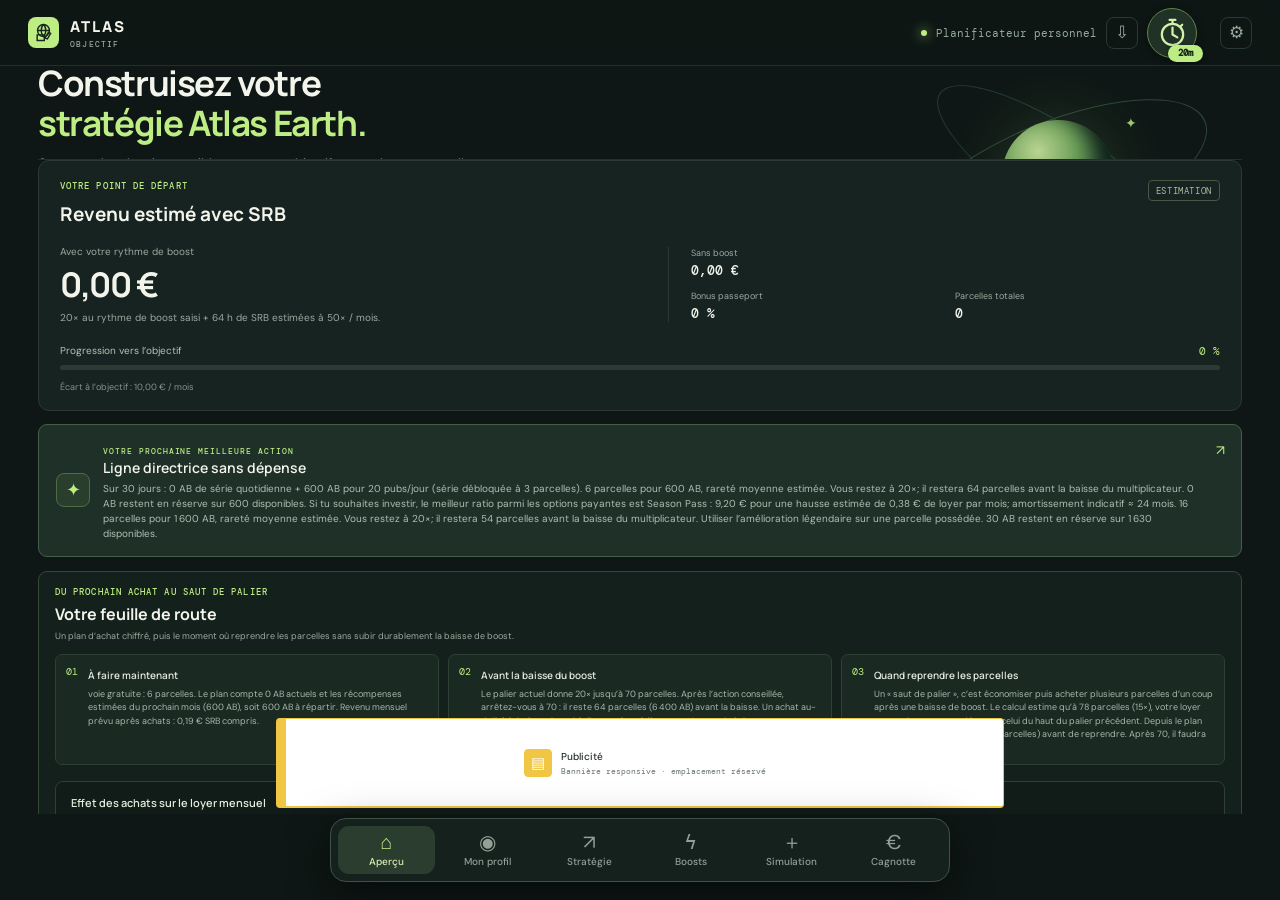
==== commit d7a2e74f: "Fix parcel rarity screenshot OCR" ====
--- a/index.html
+++ b/index.html
@@ -58,5 +58,5 @@
 <button class="nav-item" type="button" data-nav="cagnotte"><span class="nav-icon" aria-hidden="true">€</span><span>Cagnotte</span></button>
 </nav>
 <div class="modal-backdrop" id="modal"><section class="modal"><button class="modal-close" id="modalClose">×</button><p class="eyebrow">RÉGLAGES</p><h2>Sources & paramètres</h2><p>Les chiffres évoluent et certains taux varient selon le pays. Modifiez les hypothèses ici pour que le calcul reflète votre jeu.</p><div class="settings-grid"><label>Prix d’une parcelle <span class="input-suffix"><input id="settingParcelCost" type="number" value="100" min="1"><span>AB</span></span></label><label>Prix d’un badge <span class="input-suffix"><input id="settingBadgeCost" type="number" value="200" min="1"><span>AB</span></span></label><label>Season Pass · prix en € <span class="input-suffix"><input id="settingSeasonCost" type="number" value="9.20" min="0" step="0.1"><span>€ / mois</span></span></label><label>Explorer Club · prix en € <span class="input-suffix"><input id="settingClubCost" type="number" value="46" min="0" step="0.1"><span>€ / mois</span></span></label></div><div class="source-list"><b>Sources officielles consultées</b><a href="https://atlasreality.helpshift.com/hc/fr/3-atlas-earth/faq/83-how-do-i-buy-a-badge/" target="_blank">Prix des badges et gains publicitaires par pays ↗</a><a href="https://atlasreality.helpshift.com/hc/en/3-atlas-earth/faq/30-how-do-i-buy-land/" target="_blank">Prix des parcelles ↗</a><a href="https://atlasreality.helpshift.com/hc/en/3-atlas-earth/faq/31-what-is-parcel-rarity-and-what-does-it-mean/" target="_blank">Taux de revenu par rareté ↗</a><a href="https://atlasreality.helpshift.com/hc/en/3-atlas-earth/faq/509-what-are-badges/" target="_blank">Paliers du passeport ↗</a><a href="https://atlasreality.helpshift.com/hc/en/3-atlas-earth/faq/89-what-is-a-super-rent-boost-event/" target="_blank">Événement Super Rent Boost ↗</a><a href="https://atlasreality.helpshift.com/hc/en/3-atlas-earth/faq/39-why-do-ad-boosts-change-and-how-do-i-see-my-current-boost-rate/" target="_blank">Tableau officiel des boosts par pays ↗</a><a href="https://atlasreality.helpshift.com/hc/en/3-atlas-earth/faq/487-what-s-the-difference-between-the-season-pass-and-atlas-explorer-club-membership/" target="_blank">Season Pass et Explorer Club ↗</a><a href="https://atlasreality.helpshift.com/hc/en/3-atlas-earth/faq/102-how-can-i-join-atlas-explorer-club-aec-and-what-are-the-perks/" target="_blank">Avantages et seuil d’accès Explorer Club ↗</a><a href="https://atlasreality.helpshift.com/hc/en/3-atlas-earth/faq/43-how-do-i-redeem-cash-out-my-virtual-rent-for-real-world-currency-usd-cad-etc/" target="_blank">Seuil de retrait du loyer ↗</a><a href="https://www.itatlas.it/atlas-earth-italia-salti-di-livello/" target="_blank">Tableau communautaire des paliers France/Europe ↗</a></div><p class="settings-note">Les prix sont indicatifs et réglables. Le repère de 1 030 AB Season Pass varie selon la saison et suppose la piste entièrement terminée. Le Club suppose 30 jours consécutifs de connexion et de récompenses réclamées; son accès nécessite 5 badges. Les conversions en euros sont indicatives.</p><button class="primary-button" id="saveSettings">Appliquer les paramètres</button></section></div>
-<script src="app.js?v=20261025-4"></script>
+<script src="app.js?v=20261025-5"></script>
 </body></html>
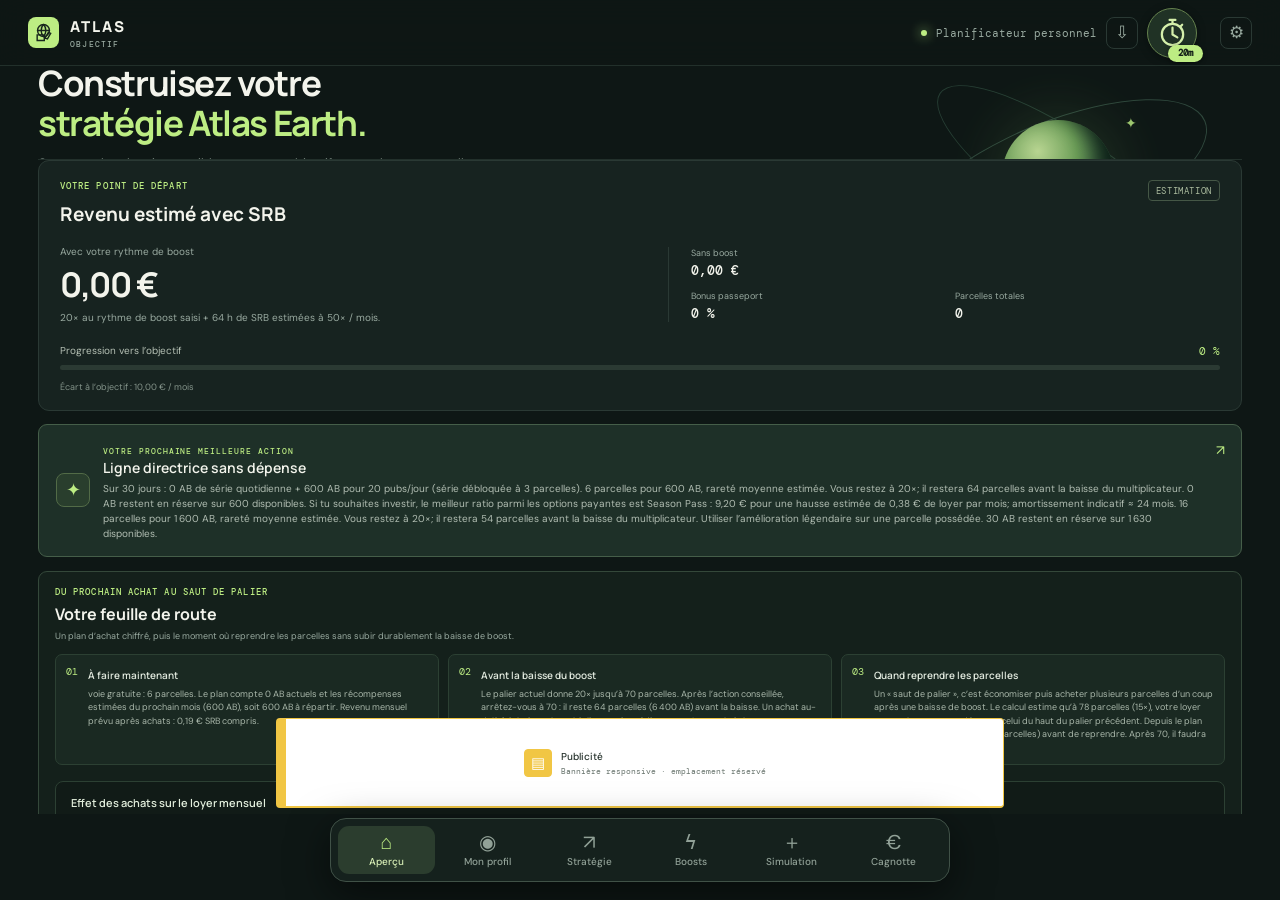
==== commit 99002298: "Add Atlas Objectif privacy policy" ====
--- a/index.html
+++ b/index.html
@@ -2,7 +2,7 @@
 <html lang="fr">
 <head>
 <meta charset="utf-8"><meta name="viewport" content="width=device-width,initial-scale=1,viewport-fit=cover"><meta name="theme-color" content="#101a18"><meta name="description" content="Atlas Objectif : planifiez votre progression dans Atlas Earth."><meta name="mobile-web-app-capable" content="yes"><meta name="apple-mobile-web-app-capable" content="yes"><meta name="apple-mobile-web-app-status-bar-style" content="black"><link rel="manifest" href="manifest.webmanifest"><link rel="icon" href="icon.svg" type="image/svg+xml"><link rel="apple-touch-icon" href="icon-192.png">
-<title>Atlas Objectif — Stratégie Atlas Earth</title><link rel="stylesheet" href="styles.css?v=20261025-1">
+<title>Atlas Objectif — Stratégie Atlas Earth</title><link rel="stylesheet" href="styles.css?v=20261025-2">
 </head>
 <body>
 <header class="topbar"><a class="brand" href="#"><span class="brandmark" aria-hidden="true"><svg viewBox="0 0 24 24"><circle cx="12" cy="9.5" r="7.5"/><path d="M4.5 9.5h15M12 2c-4 4-4 11 0 15M12 2c4 4 4 11 0 15M4 15h9v7H4zM18 12l3 1-4 7-3-1z"/></svg></span><span>ATLAS <small>OBJECTIF</small></span></a><div class="top-right"><span class="live-dot"></span> Planificateur personnel <button id="installAppButton" class="icon-button install-button" type="button" aria-label="Installer l’application" title="Installer l’application">⇩</button><button id="adReminderButton" class="timer-button" type="button" title="Rappel pub disponible dans 20 minutes" aria-label="Démarrer le rappel de publicité Atlas Earth, 20 minutes"><svg class="timer-icon" viewBox="0 0 32 32" aria-hidden="true" focusable="false"><circle cx="16" cy="18" r="11"/><path d="M13 3h6M16 3v4M24 10l2-2M16 11v7l5 3"/></svg></button><span id="adReminderStatus" class="sr-only" role="status" aria-live="polite">Le rappel démarre uniquement quand vous appuyez sur le bouton.</span><button class="icon-button" id="settingsOpen" aria-label="Paramètres">⚙</button></div></header>
@@ -46,7 +46,7 @@
 <section class="savings-summary"><article><span>Cagnotte totale enregistrée</span><b id="savingsTotal">0,00 €</b></article><article><span>Progression ce mois</span><b id="savingsThisMonth">—</b></article><article><span>Évolution vs mois précédent</span><b id="savingsChange">—</b></article></section>
 <section class="panel savings-history"><h2>Historique mensuel</h2><p>La progression mensuelle correspond au solde de fin moins le solde de début. La comparaison mesure la différence de progression entre deux mois.</p><div class="boost-table-wrap"><table class="boost-table"><thead><tr><th>Mois</th><th>Début</th><th>Fin</th><th>Gagné ce mois</th><th>Évolution</th></tr></thead><tbody id="savingsHistory"><tr><td colspan="5">Aucun mois enregistré.</td></tr></tbody></table></div></section>
 </section>
-<footer><span>Atlas Objectif <span class="muted">· Outil indépendant, non affilié à Atlas Reality</span></span><button id="sourcesOpen">Sources & hypothèses ↗</button></footer>
+<footer><span>Atlas Objectif <span class="muted">· Outil indépendant, non affilié à Atlas Reality</span></span><a href="privacy.html">Confidentialité</a><button id="sourcesOpen">Sources & hypothèses ↗</button></footer>
 </main>
 <aside class="ad-banner-slot" aria-label="Emplacement réservé à une bannière publicitaire"><span class="ad-banner-mark" aria-hidden="true">▤</span><span><b>Publicité</b><small>Bannière responsive · emplacement réservé</small></span></aside>
 <nav class="bottom-nav" aria-label="Navigation principale">
@@ -58,5 +58,5 @@
 <button class="nav-item" type="button" data-nav="cagnotte"><span class="nav-icon" aria-hidden="true">€</span><span>Cagnotte</span></button>
 </nav>
 <div class="modal-backdrop" id="modal"><section class="modal"><button class="modal-close" id="modalClose">×</button><p class="eyebrow">RÉGLAGES</p><h2>Sources & paramètres</h2><p>Les chiffres évoluent et certains taux varient selon le pays. Modifiez les hypothèses ici pour que le calcul reflète votre jeu.</p><div class="settings-grid"><label>Prix d’une parcelle <span class="input-suffix"><input id="settingParcelCost" type="number" value="100" min="1"><span>AB</span></span></label><label>Prix d’un badge <span class="input-suffix"><input id="settingBadgeCost" type="number" value="200" min="1"><span>AB</span></span></label><label>Season Pass · prix en € <span class="input-suffix"><input id="settingSeasonCost" type="number" value="9.20" min="0" step="0.1"><span>€ / mois</span></span></label><label>Explorer Club · prix en € <span class="input-suffix"><input id="settingClubCost" type="number" value="46" min="0" step="0.1"><span>€ / mois</span></span></label></div><div class="source-list"><b>Sources officielles consultées</b><a href="https://atlasreality.helpshift.com/hc/fr/3-atlas-earth/faq/83-how-do-i-buy-a-badge/" target="_blank">Prix des badges et gains publicitaires par pays ↗</a><a href="https://atlasreality.helpshift.com/hc/en/3-atlas-earth/faq/30-how-do-i-buy-land/" target="_blank">Prix des parcelles ↗</a><a href="https://atlasreality.helpshift.com/hc/en/3-atlas-earth/faq/31-what-is-parcel-rarity-and-what-does-it-mean/" target="_blank">Taux de revenu par rareté ↗</a><a href="https://atlasreality.helpshift.com/hc/en/3-atlas-earth/faq/509-what-are-badges/" target="_blank">Paliers du passeport ↗</a><a href="https://atlasreality.helpshift.com/hc/en/3-atlas-earth/faq/89-what-is-a-super-rent-boost-event/" target="_blank">Événement Super Rent Boost ↗</a><a href="https://atlasreality.helpshift.com/hc/en/3-atlas-earth/faq/39-why-do-ad-boosts-change-and-how-do-i-see-my-current-boost-rate/" target="_blank">Tableau officiel des boosts par pays ↗</a><a href="https://atlasreality.helpshift.com/hc/en/3-atlas-earth/faq/487-what-s-the-difference-between-the-season-pass-and-atlas-explorer-club-membership/" target="_blank">Season Pass et Explorer Club ↗</a><a href="https://atlasreality.helpshift.com/hc/en/3-atlas-earth/faq/102-how-can-i-join-atlas-explorer-club-aec-and-what-are-the-perks/" target="_blank">Avantages et seuil d’accès Explorer Club ↗</a><a href="https://atlasreality.helpshift.com/hc/en/3-atlas-earth/faq/43-how-do-i-redeem-cash-out-my-virtual-rent-for-real-world-currency-usd-cad-etc/" target="_blank">Seuil de retrait du loyer ↗</a><a href="https://www.itatlas.it/atlas-earth-italia-salti-di-livello/" target="_blank">Tableau communautaire des paliers France/Europe ↗</a></div><p class="settings-note">Les prix sont indicatifs et réglables. Le repère de 1 030 AB Season Pass varie selon la saison et suppose la piste entièrement terminée. Le Club suppose 30 jours consécutifs de connexion et de récompenses réclamées; son accès nécessite 5 badges. Les conversions en euros sont indicatives.</p><button class="primary-button" id="saveSettings">Appliquer les paramètres</button></section></div>
-<script src="app.js?v=20261025-5"></script>
+<script src="app.js?v=20261025-12"></script>
 </body></html>
--- a/styles.css
+++ b/styles.css
@@ -215,7 +215,7 @@
 @media(max-width:600px){
  .top-right .timer-button{width:52px;height:52px;flex-basis:52px}
  .timer-icon{width:32px;height:32px}
- .ad-banner-slot{bottom:calc(72px + env(safe-area-inset-bottom,0px));width:min(320px,calc(100% - 24px));height:50px;border:1px solid #405147;border-radius:4px;background:#14201cf5}
+ .ad-banner-slot{bottom:calc(72px + env(safe-area-inset-bottom,0px));width:min(320px,100%);height:50px;border:1px solid #405147;border-radius:4px;background:#14201cf5}
  main>.page-view:not([hidden]),main>.inputs[data-page]:not([hidden]){padding-bottom:calc(138px + env(safe-area-inset-bottom,0px));scroll-padding-bottom:calc(138px + env(safe-area-inset-bottom,0px))}
  main>.page-view[data-page="accueil"]:not([hidden]){padding-bottom:0}
  main>.page-view[data-page="accueil"]>.page-view{padding-bottom:calc(138px + env(safe-area-inset-bottom,0px));scroll-padding-bottom:calc(138px + env(safe-area-inset-bottom,0px))}
